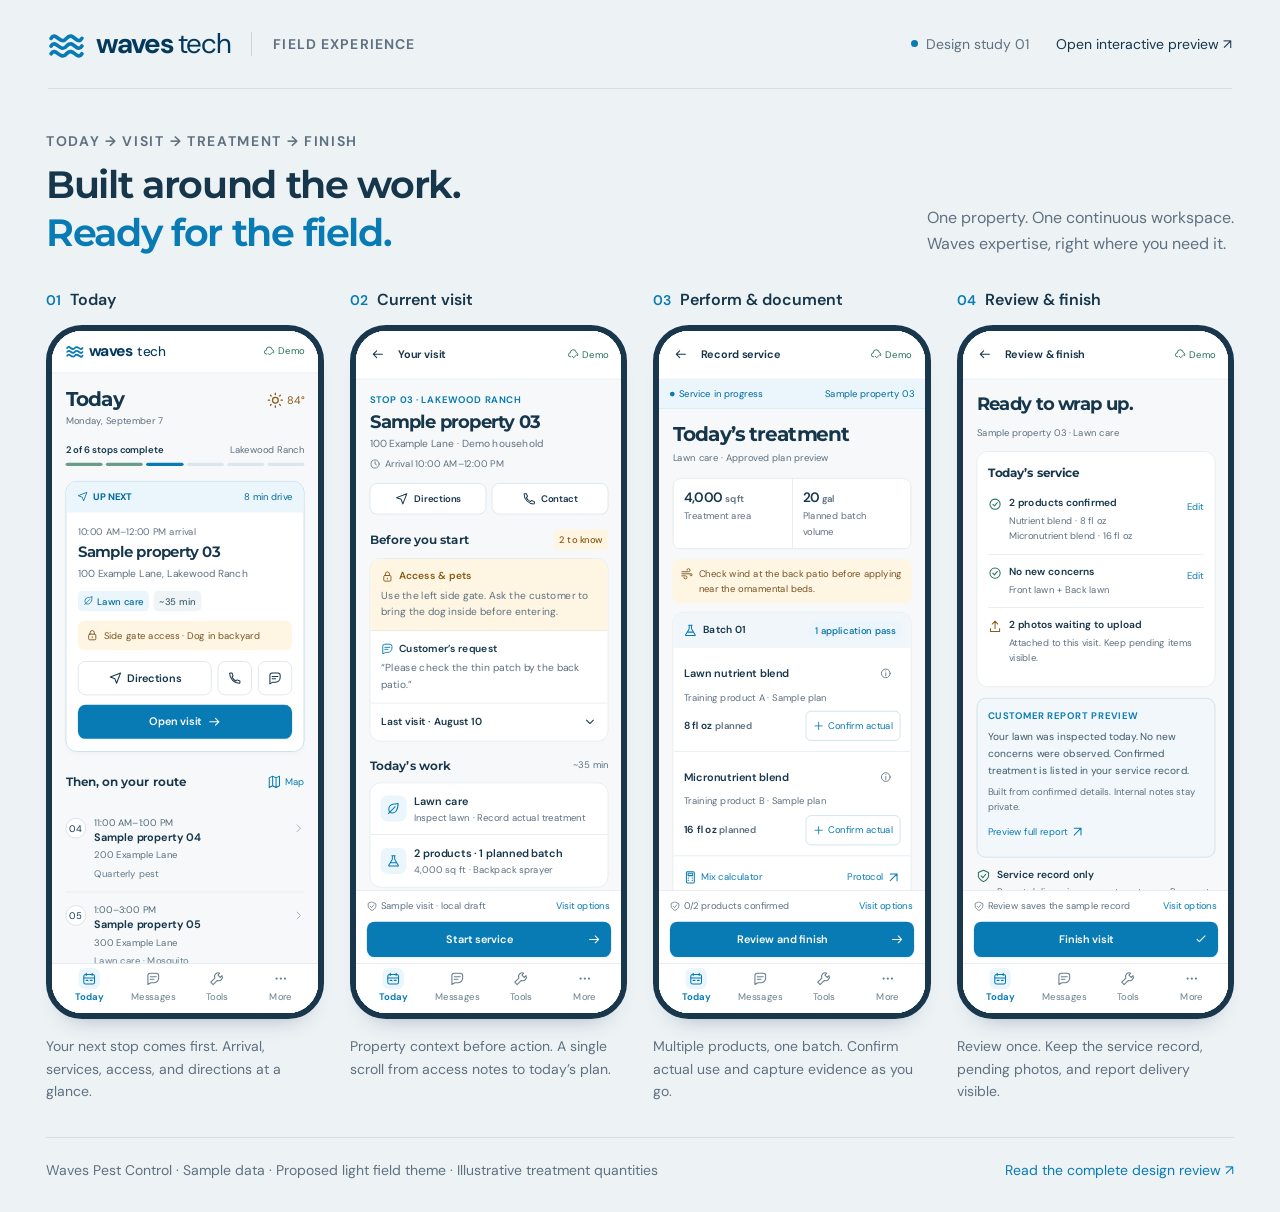
==== board.html @ 24b9bff6 "Publish sample Waves Tech design preview and review screenshots" ====
<!doctype html>
<html lang="en">
<head>
  <meta charset="utf-8"><meta name="viewport" content="width=device-width, initial-scale=1"><meta name="robots" content="index, follow">
  <title>Waves Tech · Four-screen design board</title><link rel="stylesheet" href="style.css">
  <style>
    .board{max-width:1740px;margin:auto;padding:42px 46px 32px}.board-heading{display:flex;align-items:flex-end;justify-content:space-between;margin-bottom:32px}.board-heading h1{font-size:38px;line-height:1.25;font-weight:650;margin-top:10px}.board-heading p{color:var(--muted);max-width:330px;font-size:16px;line-height:1.6}.screens{display:grid;grid-template-columns:repeat(4,minmax(0,1fr));gap:26px}.screen-label{display:flex;gap:9px;align-items:center;font-size:16px;font-weight:600;margin-bottom:14px}.screen-label span{color:var(--blue);font-size:14px}.board-device{border:6px solid #18374c;border-radius:36px;overflow:hidden;background:var(--page);box-shadow:0 16px 24px -20px #173c6070;height:854px;position:relative}.board-device iframe{display:block;border:0;width:390px;height:1000px;transform:scale(var(--scale,1));transform-origin:top left}.screen-note{font-size:14px;color:var(--muted);line-height:1.6;margin:16px 0 0}.board-footer{display:flex;justify-content:space-between;gap:20px;margin-top:34px;padding-top:22px;border-top:1px solid #d5dfe4;font-size:14px;color:var(--muted)}.board-footer a{color:var(--blue)}@media(max-width:1000px){.screens{grid-template-columns:repeat(2,minmax(0,1fr))}.board-heading{display:block}.board-heading p{margin-top:15px}.board{padding:24px}.studio-header{display:flex;margin:0 24px}.studio-tools{display:none}.board-footer{display:block}.board-footer>a{display:block;margin-top:12px}}@media(max-width:530px){.screens{grid-template-columns:1fr}.board-heading h1{font-size:30px}.board{padding:20px}.studio-label,.studio-divider{display:none}.board-device{max-width:390px}.board-footer{line-height:1.7}}
  </style>
<meta property="og:title" content="Waves Tech — Four-Screen Design Board"><meta property="og:description" content="Explore the proposed Waves Tech experience: Today, Current visit, Treatment, and Review and finish. Interactive concept with sample data."><meta property="og:image" content="https://wavespestcontrolfl.github.io/waves-tech-design-preview/design-board.png"><meta property="og:type" content="website"><meta name="twitter:card" content="summary_large_image">
</head>
<body>
  <header class="studio-header"><a class="studio-brand" href="index.html"><span class="brand-mark"><svg class="icon" viewBox="0 0 24 24"><path d="M2 8c3-5 6 5 10 0s7 5 10 0M2 13c3-5 6 5 10 0s7 5 10 0M2 18c3-5 6 5 10 0s7 5 10 0"/></svg></span><strong>waves<span>tech</span></strong><span class="studio-divider"></span><span class="studio-label">FIELD EXPERIENCE</span></a><div class="studio-tools"><span class="concept-label"><i></i> Design study 01</span><a href="index.html">Open interactive preview ↗</a></div></header>
  <main class="board"><div class="board-heading"><div><div class="eyebrow">TODAY → VISIT → TREATMENT → FINISH</div><h1>Built around the work.<br><em>Ready for the field.</em></h1></div><p>One property. One continuous workspace.<br>Waves expertise, right where you need it.</p></div><div class="screens">
    <section><div class="screen-label"><span>01</span>Today</div><div class="board-device"><iframe title="Today design" src="index.html?scene=today&fixture=1"></iframe></div><p class="screen-note">Your next stop comes first. Arrival, services, access, and directions at a glance.</p></section>
    <section><div class="screen-label"><span>02</span>Current visit</div><div class="board-device"><iframe title="Visit design" src="index.html?scene=visit&fixture=1"></iframe></div><p class="screen-note">Property context before action. A single scroll from access notes to today’s plan.</p></section>
    <section><div class="screen-label"><span>03</span>Perform & document</div><div class="board-device"><iframe title="Treatment design" src="index.html?scene=treatment&fixture=1"></iframe></div><p class="screen-note">Multiple products, one batch. Confirm actual use and capture evidence as you go.</p></section>
    <section><div class="screen-label"><span>04</span>Review & finish</div><div class="board-device"><iframe title="Review design" src="index.html?scene=review&fixture=1"></iframe></div><p class="screen-note">Review once. Keep the service record, pending photos, and report delivery visible.</p></section>
  </div><footer class="board-footer"><span>Waves Pest Control · Sample data · Proposed light field theme · Illustrative treatment quantities</span><a href="review.html">Read the complete design review ↗</a></footer></main>
  <script>function sizeFrames(){document.querySelectorAll('.board-device').forEach(device=>{const scale=device.clientWidth/390;device.style.setProperty('--scale',scale);device.style.height=`${Math.round(1000*scale)+12}px`;});}sizeFrames();window.addEventListener('resize',sizeFrames);</script>
</body>
</html>
---- style.css ----
@import url('https://fonts.googleapis.com/css2?family=DM+Sans:wght@400;450;500;550;600;650;700&family=Montserrat:wght@500;600;650;700;750&display=swap');

:root{--navy:#04395e;--blue:#087bb5;--blue-dark:#006aa0;--blue-pale:#eaf5fc;--ink:#16364b;--muted:#5f7180;--line:#e0e7eb;--page:#f6f8f9;--green:#267154;--green-pale:#eaf4ef;--amber:#895b17;--amber-pale:#fff5e3;--font:'DM Sans',-apple-system,BlinkMacSystemFont,'Segoe UI',sans-serif;--heading:'Montserrat',var(--font)}
*{box-sizing:border-box}body{margin:0;color:var(--ink);background:#edf2f4;font-family:var(--font);font-size:16px;line-height:1.45}button,input,textarea,select{font:inherit}button,a{-webkit-tap-highlight-color:transparent}button{cursor:pointer}a{color:inherit;text-decoration:none}button{color:inherit}svg.icon{width:20px;height:20px;stroke:currentColor;fill:none;stroke-width:1.8;stroke-linecap:round;stroke-linejoin:round;flex-shrink:0}button:focus-visible,a:focus-visible{outline:3px solid #0087cc;outline-offset:3px}button:disabled{cursor:not-allowed;opacity:.48}h1,h2,h3,p{margin:0}h1,h2,h3{font-family:var(--heading);letter-spacing:-.035em}button{border:0;background:none}small{font-size:14px}em{font-style:normal;color:var(--blue)}
.studio-header{height:89px;margin:0 48px;display:flex;align-items:center;justify-content:space-between;border-bottom:1px solid #d5dfe4}.studio-brand{display:flex;gap:11px;align-items:center}.brand-mark{display:grid;place-items:center;color:var(--blue)}.brand-mark .icon{width:37px;height:37px;stroke-width:2.4}.studio-brand strong{font-size:28px;letter-spacing:-1.3px;color:var(--navy)}.studio-brand strong>span{font-weight:400;margin-left:5px}.studio-divider{height:24px;width:1px;background:#c9d6df;margin:0 10px}.studio-label,.eyebrow{font-size:14px;letter-spacing:.12em;font-weight:650}.studio-label{color:var(--muted);letter-spacing:.08em}.studio-tools{display:flex;gap:27px;align-items:center;font-size:14px}.studio-tools a{display:flex;align-items:center;gap:7px;min-height:44px}.concept-label{display:flex;gap:8px;align-items:center;color:var(--muted)}.concept-label i{width:7px;height:7px;border-radius:50%;background:var(--blue)}
.studio{max-width:1380px;margin:0 auto;padding:40px 44px 30px;display:grid;grid-template-columns:minmax(275px,1fr) 412px minmax(220px,.77fr);gap:48px;align-items:start}.story{padding-top:27px}.eyebrow{color:var(--muted)}.story h1{font-size:38px;line-height:1.23;margin:18px 0 20px;letter-spacing:-1.65px;font-weight:650}.story>p{max-width:300px;color:var(--muted);line-height:1.7}.journey{display:grid;gap:3px;margin-top:37px}.journey button{display:flex;text-align:left;align-items:center;gap:14px;padding:14px 12px 14px 0;border-radius:12px;min-height:76px}.journey button>span:first-child{font-size:14px;color:#6f8593;border:1px solid #cddae1;width:34px;height:34px;display:grid;place-items:center;border-radius:50%;flex-shrink:0}.journey strong{display:block;font-size:16px;font-weight:650}.journey small{display:block;color:var(--muted);margin-top:4px}.journey button>.icon{margin-left:auto;width:17px;opacity:0}.journey button.selected>span:first-child{background:var(--navy);border-color:var(--navy);color:white}.journey button.selected>.icon{opacity:1;color:var(--blue)}.journey button:hover{background:#e4edf1}.story-foot{margin-top:65px;font-size:14px;font-weight:500;color:#6c808d;letter-spacing:.04em}.story-foot span{margin:0 7px}
.device-area{min-width:0}.device{height:844px;width:412px;border:7px solid #163448;border-radius:46px;background:var(--page);box-shadow:0 22px 50px -22px #234b6360,0 0 0 1px #526977;overflow:hidden;display:flex;flex-direction:column}.device-top{height:44px;flex-shrink:0;padding:10px 23px 0;display:flex;justify-content:space-between;align-items:center;position:relative;background:white;color:#183647;font-size:14px;font-weight:650}.device-island{position:absolute;width:99px;height:25px;border-radius:20px;top:7px;left:50%;transform:translateX(-50%);background:#153043}.device-signals{display:flex;gap:5px}.device-signals .icon{width:15px;height:15px}.device-caption{display:flex;justify-content:center;gap:7px;font-size:14px;color:var(--muted);margin-top:20px}.device-caption .icon{width:16px;height:16px}.app{flex:1;min-height:0;display:flex;flex-direction:column;position:relative;background:var(--page)}
.design-notes{padding-top:38px}.note-index{font-size:14px;letter-spacing:.12em;color:#7a909d;margin-bottom:60px}.design-notes h2{font-size:24px;line-height:1.35;margin:14px 0;font-weight:600}.design-notes>p{font-size:16px;line-height:1.7;color:var(--muted)}.note-rule{width:34px;height:2px;background:#bdcfd9;margin:26px 0}.detail-note{display:flex;gap:10px;margin:0 0 19px;font-size:14px;line-height:1.6;color:var(--muted)}.detail-note>.icon{width:18px;height:18px;margin-top:2px;color:var(--blue)}.detail-note strong{color:var(--ink);font-weight:600}.preview-controls{border-top:1px solid #d5dfe4;margin-top:37px;padding-top:23px}.preview-controls .eyebrow{font-size:14px;letter-spacing:.07em}.preview-controls button{display:flex;align-items:center;gap:9px;text-align:left;font-size:14px;padding:10px 0;min-height:46px;width:100%}.preview-controls p{font-size:14px;line-height:1.65;color:var(--muted);margin-top:9px}.toggle-track{height:20px;width:34px;border-radius:20px;background:#c3d0d8;position:relative;margin-left:auto}.toggle-track:after{content:'';position:absolute;height:14px;width:14px;left:3px;top:3px;border-radius:100%;background:white}.is-offline .toggle-track{background:var(--amber)}.is-offline .toggle-track:after{left:17px}.map-link{display:flex;gap:5px;align-items:center;margin-top:26px;font-size:14px;color:var(--blue)}
.app-header{padding:12px 20px 14px;background:white;display:flex;align-items:center;justify-content:space-between;min-height:62px;border-bottom:1px solid var(--line)}.app-logo{display:flex;gap:7px;align-items:center;font-size:23px;font-weight:700;letter-spacing:-1px;color:var(--navy)}.app-logo .icon{width:27px;height:27px;color:var(--blue);stroke-width:2.3}.app-logo small{font-weight:450;letter-spacing:0;font-size:20px}.app-header-title{display:flex;gap:7px;align-items:center;font-weight:650}.app-header-title .icon-button{margin-left:-10px}.icon-button{display:grid;place-items:center;min-width:44px;min-height:44px;border-radius:10px}.icon-button:hover{background:var(--blue-pale)}.sync-pill{display:flex;gap:5px;align-items:center;color:var(--green);font-size:14px}.sync-pill .icon{width:17px;height:17px}.sync-pill.offline{color:var(--amber)}.app-body{overflow-y:auto;overscroll-behavior:contain;scrollbar-width:none;padding:22px 20px;flex:1;min-height:0}.app-body::-webkit-scrollbar{display:none}.page-title-row{display:flex;align-items:flex-start;justify-content:space-between;margin-bottom:20px}.app h1{font-size:29px;line-height:1.25;font-weight:700}.subtext{color:var(--muted);font-size:14px;line-height:1.55}.page-title-row .subtext{margin-top:4px}.weather-icon{color:var(--amber);display:flex;align-items:center;gap:5px;font-size:16px;margin-top:7px}.weather-icon .icon{width:25px;height:25px}.progress-row{display:flex;justify-content:space-between;font-size:14px;color:var(--muted);margin:0 0 9px}.progress-row strong{color:var(--ink);font-weight:600}.progress-track{display:flex;gap:5px;margin-bottom:22px}.progress-track span{flex:1;height:5px;background:#dce6ec;border-radius:5px}.progress-track .done{background:#6a9d88}.progress-track .current{background:var(--blue)}.section-heading{display:flex;justify-content:space-between;align-items:center;gap:8px;margin:22px 0 12px}.section-heading h2{font-size:18px;letter-spacing:-.4px;font-weight:650}.section-heading:first-child{margin-top:0}.text-button{color:var(--blue);font-size:14px;padding:8px 0;min-height:44px;display:inline-flex;align-items:center;justify-content:center;gap:5px}.eyelabel{font-size:14px;font-weight:650;letter-spacing:.07em;text-transform:uppercase}.card{border:1px solid var(--line);background:white;border-radius:16px;overflow:hidden}.next-card{border-color:#b5d4e6;box-shadow:0 4px 12px -8px #28688c20}.card-topline{display:flex;justify-content:space-between;align-items:center;padding:12px 16px;background:var(--blue-pale);color:var(--blue-dark);font-size:14px}.card-topline>span{display:flex;gap:7px;align-items:center}.card-topline .icon{width:16px;height:16px}.card-main{padding:18px 17px}.card h2{font-size:22px;font-weight:650;line-height:1.3}.card-main>p{font-size:15px;color:var(--muted);margin-top:5px}.pills{display:flex;gap:7px;flex-wrap:wrap;margin:14px 0}.pill{display:inline-flex;gap:5px;align-items:center;border-radius:7px;background:#eff4f6;color:#456070;padding:5px 8px;font-size:14px;font-weight:500}.pill .icon{width:15px;height:15px}.pill.blue{background:var(--blue-pale);color:var(--blue-dark)}.pill.green{background:var(--green-pale);color:var(--green)}.pill.amber{background:var(--amber-pale);color:var(--amber)}.access-line{display:flex;align-items:flex-start;gap:8px;padding:11px 12px;background:var(--amber-pale);color:#775522;border-radius:9px;font-size:14px;line-height:1.5}.access-line .icon{width:18px;height:18px;margin-top:1px}.button-row{display:flex;gap:9px;margin-top:16px}.btn{display:flex;align-items:center;justify-content:center;gap:8px;min-height:50px;border-radius:11px;font-size:16px;font-weight:600;padding:12px 15px;line-height:1.2}.btn.primary{background:var(--blue);color:white;box-shadow:0 2px 3px #005b8212}.btn.primary:hover{background:var(--blue-dark)}.btn.secondary{background:#fff;border:1px solid #d3dfe6;color:var(--ink)}.btn.secondary:hover{background:var(--blue-pale)}.btn.wide{width:100%}.button-row>.btn{flex:1}.button-row>.square{flex:0 0 50px;padding:0}.next-card .card-main>.btn{margin-top:14px}.mini-route{position:relative}.stop-row{display:flex;align-items:flex-start;gap:12px;padding:16px 0;border-bottom:1px solid var(--line);text-align:left;width:100%;min-height:90px}.stop-row:last-child{border-bottom:0}.stop-number{display:grid;place-items:center;width:30px;height:30px;border:1px solid #cbd9e1;background:#fff;border-radius:50%;font-size:14px;margin-top:3px;flex-shrink:0}.stop-number.done{background:var(--green-pale);color:var(--green);border-color:transparent}.stop-number .icon{width:16px;height:16px}.stop-description{flex:1;min-width:0}.stop-description strong{display:block;font-size:16px;font-weight:650}.stop-description p{font-size:14px;color:var(--muted);margin:4px 0}.stop-description .service-line{font-size:14px;color:#617d8e}.stop-row>.icon{width:17px;color:#90a5b2;margin-top:8px}.stop-window{font-size:14px;color:#526b7b}.completed-toggle{padding:10px 0;color:var(--muted);display:flex;align-items:center;gap:7px;font-size:14px;min-height:44px}.bottom-nav{display:flex;border-top:1px solid var(--line);background:#fff;padding:7px 8px 11px;flex-shrink:0}.bottom-nav button{flex:1;display:flex;flex-direction:column;align-items:center;gap:4px;min-height:52px;color:#6a7f8c;font-size:14px;padding:4px}.bottom-nav .icon{width:21px;height:21px}.bottom-nav button.active{color:var(--blue);font-weight:650}.bottom-nav button.active>.icon{background:var(--blue-pale);box-shadow:0 0 0 5px var(--blue-pale);border-radius:4px}.bottom-nav button span{margin-top:2px}
.visit-title{margin-bottom:18px}.visit-title .eyelabel{color:var(--blue);margin-bottom:6px}.visit-title h1{font-size:26px}.visit-title>p{color:var(--muted);font-size:15px;margin:5px 0 8px}.visit-time{display:flex;gap:7px;align-items:center;color:var(--muted);font-size:14px}.visit-time .icon{width:16px;height:16px}.quick-actions{display:flex;gap:8px;margin-top:16px}.quick-actions .btn{flex:1;font-size:14px;min-height:46px;padding:10px}.context-block{padding:15px 16px;border-bottom:1px solid var(--line);font-size:15px}.context-block:last-child{border-bottom:0}.context-title{display:flex;align-items:center;gap:8px;font-size:15px;font-weight:600;margin-bottom:5px}.context-title .icon{width:18px;height:18px;color:var(--blue)}.context-block p{color:var(--muted);line-height:1.6;font-size:15px}.context-block.warning{background:var(--amber-pale)}.context-block.warning .context-title,.context-block.warning .icon{color:var(--amber)}details.context-block summary{cursor:pointer;list-style:none;display:flex;justify-content:space-between;align-items:center;min-height:25px;font-weight:600}details.context-block summary::-webkit-details-marker{display:none}details.context-block[open] p{margin-top:9px}.work-line{display:flex;align-items:center;gap:11px;padding:15px}.work-line+.work-line{border-top:1px solid var(--line)}.work-icon{display:grid;place-items:center;width:38px;height:38px;flex-shrink:0;border-radius:10px;background:var(--blue-pale);color:var(--blue)}.work-line strong{display:block;font-size:16px;font-weight:600}.work-line small{display:block;color:var(--muted);margin-top:2px}.work-line>.icon{margin-left:auto}.action-dock{flex-shrink:0;border-top:1px solid var(--line);padding:10px 16px 11px;background:#fff}.dock-meta{display:flex;align-items:center;justify-content:space-between;margin-bottom:8px;font-size:14px;color:var(--muted)}.dock-meta>span{display:flex;align-items:center;gap:5px}.dock-meta .icon{width:15px;height:15px}.dock-meta button{font-size:14px;color:var(--blue);padding:4px 2px;min-height:28px}.action-dock .btn{min-height:52px}.action-dock .btn .icon:last-child{margin-left:auto}.action-dock .btn .icon:first-child{margin-right:auto}.service-banner{display:flex;align-items:center;justify-content:space-between;background:var(--blue-pale);padding:11px 16px;font-size:14px;color:var(--blue-dark);border-bottom:1px solid #d7eaf5}.service-banner>span{display:flex;gap:6px;align-items:center}.pulse{height:7px;width:7px;border-radius:50%;background:var(--blue)}.service-banner .icon{width:16px;height:16px}.measurement-grid{display:grid;grid-template-columns:1fr 1fr;gap:1px;background:var(--line);border-radius:12px;overflow:hidden;border:1px solid var(--line);margin:15px 0}.measurement-grid>div{background:#fff;padding:13px 15px}.measurement-grid strong{display:block;font-size:20px;font-weight:600;letter-spacing:-.5px}.measurement-grid small{font-size:14px;color:var(--muted)}.batch-card{margin-top:13px}.batch-top{padding:13px 15px;display:flex;align-items:center;gap:9px;background:#f0f6f9;font-size:15px;font-weight:600}.batch-top .icon{color:var(--blue)}.batch-top .pill{margin-left:auto;padding:3px 7px}.product-row{padding:15px;border-bottom:1px solid var(--line)}.product-name{display:flex;justify-content:space-between;align-items:center;gap:10px;font-size:16px;font-weight:600}.product-name .icon{width:17px;color:var(--muted)}.product-row p{font-size:14px;color:var(--muted);margin-top:3px}.product-bottom{display:flex;align-items:center;justify-content:space-between;margin-top:10px}.quantity{font-size:15px;font-weight:600}.confirm{display:flex;align-items:center;gap:6px;padding:7px 10px;min-height:44px;font-size:14px;color:var(--blue);border:1px solid #bcd8e8;border-radius:8px}.confirm .icon{width:16px;height:16px}.confirm.confirmed{background:var(--green-pale);color:var(--green);border-color:transparent}.batch-foot{display:flex;justify-content:space-between;padding:9px 15px}.field-label{display:block;font-size:15px;font-weight:600;margin-bottom:7px}.textarea,textarea,input,select{border:1px solid #ccdbe3;border-radius:10px;background:white;color:var(--ink);font-size:16px;padding:12px;width:100%}textarea{min-height:95px;resize:vertical;line-height:1.5}textarea:focus,input:focus,select:focus{outline:2px solid #62aad2;outline-offset:1px}.choice-row{display:flex;flex-wrap:wrap;gap:8px}.choice{min-height:44px;padding:10px 12px;border:1px solid #cfdae1;border-radius:9px;background:white;font-size:14px}.choice.selected{background:var(--blue-pale);color:var(--blue-dark);border-color:#82b9d7}.small-hint{font-size:14px;line-height:1.55;color:var(--muted);margin-top:8px}.review-heading{display:flex;justify-content:space-between;align-items:center;margin:0 0 15px}.review-heading h1{font-size:26px}.review-card{padding:16px}.review-card h3{font-size:18px;margin:2px 0 6px}.review-card p{font-size:15px;color:var(--muted);line-height:1.6}.review-row{display:flex;align-items:flex-start;gap:10px;padding:15px 0;border-bottom:1px solid var(--line)}.review-row:last-child{border-bottom:0}.review-row>.icon{color:var(--green);margin-top:2px}.review-row strong{font-size:15px;font-weight:600;display:block}.review-row p{font-size:14px;color:var(--muted);margin-top:3px}.review-row>.text-button{margin-left:auto;padding:0;min-height:30px;flex-shrink:0}.review-row.waiting>.icon{color:var(--amber)}.report-preview{border:1px solid #c4d8e4;background:#f1f7fa;border-radius:13px;padding:15px;margin-top:16px}.report-preview .eyelabel{font-size:14px;color:var(--blue)}.report-preview p{font-size:15px;line-height:1.65;color:#3e5b6e;margin-top:8px}.report-preview .text-button{margin-top:4px}.checkline{display:flex;align-items:flex-start;gap:10px;font-size:15px;padding:17px 0;cursor:pointer}.checkline input{width:20px;height:20px;flex-shrink:0;accent-color:var(--blue);margin-top:2px}.success-top{text-align:center;padding:15px 0 22px}.success-symbol{display:grid;place-items:center;width:67px;height:67px;border-radius:50%;background:var(--green-pale);color:var(--green);margin:0 auto 17px}.success-symbol .icon{height:32px;width:32px}.success-top h1{font-size:27px}.success-top p{color:var(--muted);font-size:15px;margin-top:9px}.queue-count{display:grid;place-items:center;color:var(--amber);background:var(--amber-pale);padding:3px 9px;border-radius:5px;font-size:14px}.resume-strip{display:flex;gap:7px;align-items:center;background:var(--blue-pale);padding:12px 15px;min-height:48px;font-size:14px;color:var(--blue);border-bottom:1px solid #d5e8f3;width:100%;text-align:left}.resume-strip>.icon:last-child{margin-left:auto}.tool-grid{display:grid;grid-template-columns:1fr 1fr;gap:12px}.tool-tile{padding:17px 13px;min-height:132px;background:white;border:1px solid var(--line);border-radius:14px;text-align:left;display:flex;flex-direction:column;gap:8px}.tool-tile>.icon{color:var(--blue);width:25px;height:25px}.tool-tile strong{font-size:16px;font-weight:600}.tool-tile small{font-size:14px;color:var(--muted)}.offline-banner{background:var(--amber-pale);color:var(--amber);padding:9px 16px;font-size:14px;display:flex;gap:7px;align-items:center}.offline-banner .icon{width:16px;height:16px}.sample-tag{text-align:center;font-size:14px;color:var(--muted);margin-top:22px}.sample-tag:before{content:'';width:18px;height:1px;background:var(--line);display:inline-block;margin:0 8px 4px 0}.photo-slots{display:flex;gap:8px;margin-top:10px;flex-wrap:wrap}.photo-slot{width:95px;min-height:94px;display:flex;flex-direction:column;align-items:center;justify-content:center;gap:7px;background:#e8f0f4;border:1px dashed #a9bdca;border-radius:10px;font-size:14px;color:#597689}.photo-slot span{font-size:14px}.form-group{margin:16px 0}.form-group label{display:block;font-weight:600;font-size:15px;margin-bottom:6px}.sheet-copy{font-size:16px;color:var(--muted);line-height:1.65}.sheet-card{margin:15px 0;padding:15px;background:var(--page);border-radius:12px}.sheet-card h3{font-size:17px;margin-bottom:7px}.sheet-card p{font-size:15px;color:var(--muted);line-height:1.6}dialog{width:min(450px,calc(100% - 24px));border:1px solid var(--line);border-radius:22px;padding:21px;color:var(--ink);box-shadow:0 15px 80px #00263e30;max-height:85dvh;overflow-y:auto}dialog::backdrop{background:#0a263c66;backdrop-filter:blur(3px)}.sheet-head{display:flex;justify-content:space-between;align-items:center;gap:10px;margin-bottom:15px}.sheet-head h2{font-size:22px;font-weight:600}.toast{position:fixed;bottom:28px;left:50%;transform:translateX(-50%) translateY(20px);background:var(--navy);color:white;border-radius:12px;padding:13px 19px;font-size:15px;box-shadow:0 5px 25px #12395020;z-index:20;opacity:0;pointer-events:none;max-width:calc(100% - 30px);width:max-content;transition:opacity .15s,transform .15s}.toast.show{opacity:1;transform:translateX(-50%) translateY(0)}.map-illustration{width:100%;background:#edf3f0;border-radius:13px;overflow:hidden;margin:15px 0}.map-illustration svg{display:block;width:100%;height:auto}.map-illustration text{font-family:var(--font);font-size:14px}
@media(min-width:1600px){.studio{gap:75px;padding-top:54px}.device{height:874px}.story{padding-top:44px}}
@media(max-width:1200px) and (min-width:761px){.studio{grid-template-columns:minmax(240px,1fr) 400px;gap:38px;max-width:1000px}.device{width:400px}.design-notes{display:none}.studio-label{display:none}.story h1{font-size:35px}.studio-tools{gap:18px}}
@media(max-width:760px){body{background:var(--page)}.studio-header,.story,.design-notes,.device-caption{display:none}.studio{display:block;padding:0;margin:0;max-width:none}.device{height:100dvh;width:100%;border:0;border-radius:0;box-shadow:none}.device-top{display:none}.device-area{width:100%}.app-header{padding-top:calc(12px + env(safe-area-inset-top,0px))}.bottom-nav{padding-bottom:calc(10px + env(safe-area-inset-bottom,0px))}.toast{bottom:calc(90px + env(safe-area-inset-bottom,0px))}dialog{padding-bottom:calc(21px + env(safe-area-inset-bottom,0px))}.app-body{padding:20px}.action-dock{padding-top:8px;padding-bottom:9px}.sample-tag{margin-top:18px}}
@media(prefers-reduced-motion:reduce){*{scroll-behavior:auto!important;transition:none!important}}
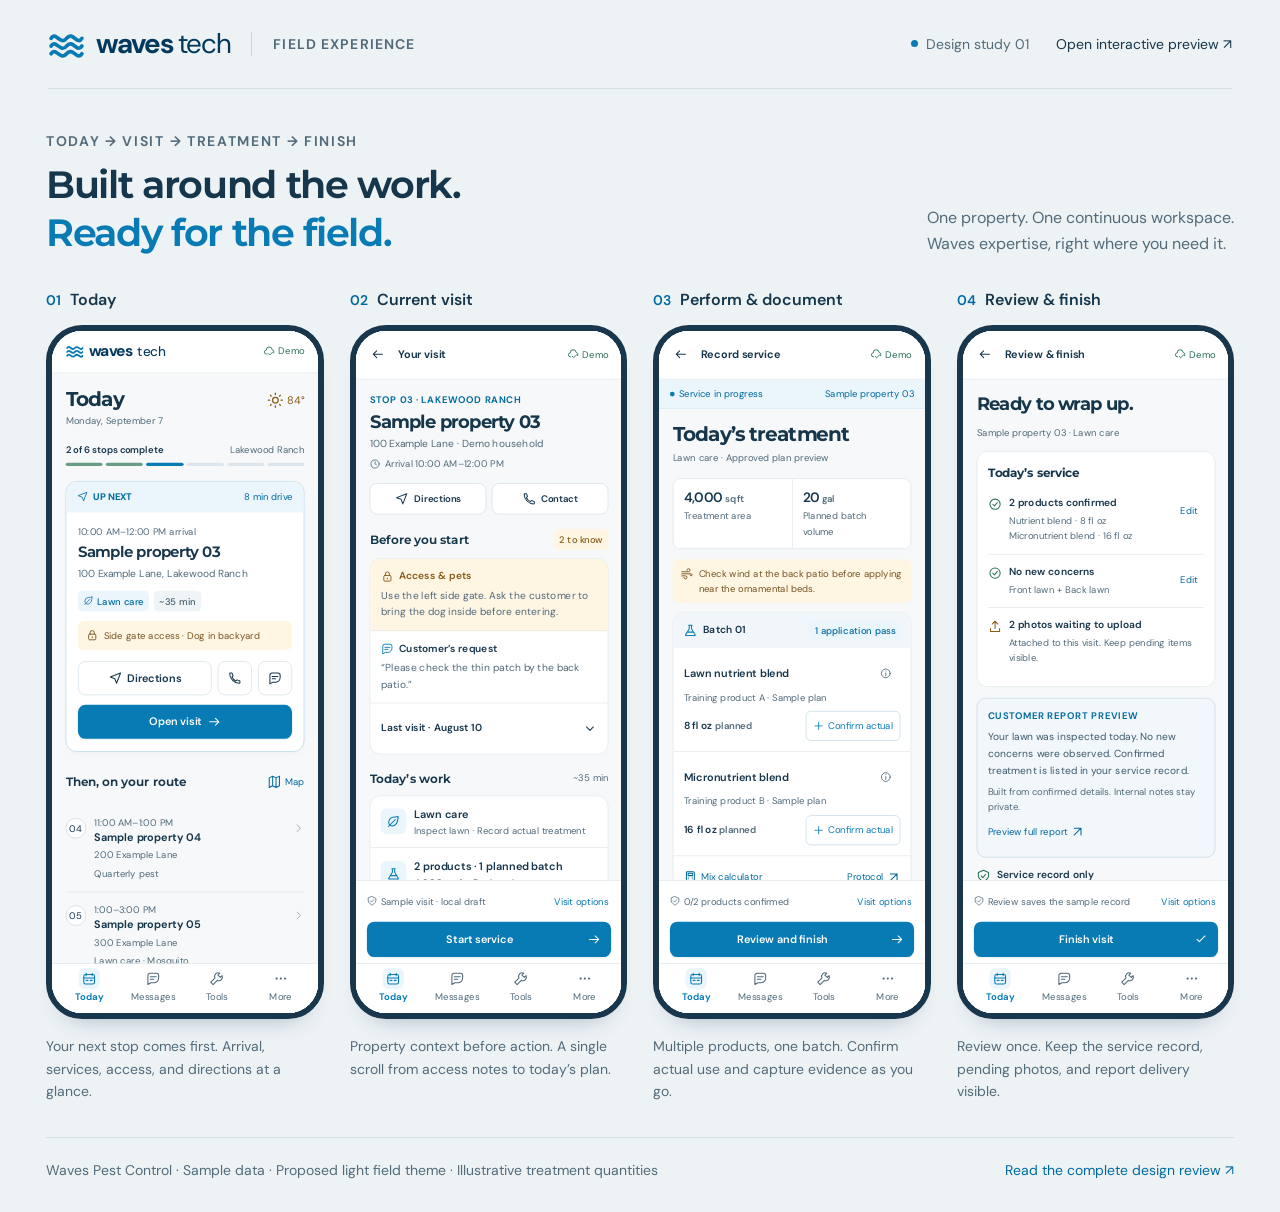
==== commit 41c72d9b: "Fix Tech preview completion and refresh review assets Require explicit treated areas, focus missing " ====
--- a/board.html
+++ b/board.html
@@ -4,7 +4,7 @@
   <meta charset="utf-8"><meta name="viewport" content="width=device-width, initial-scale=1"><meta name="robots" content="index, follow">
   <title>Waves Tech · Four-screen design board</title><link rel="stylesheet" href="style.css">
   <style>
-    .board{max-width:1740px;margin:auto;padding:42px 46px 32px}.board-heading{display:flex;align-items:flex-end;justify-content:space-between;margin-bottom:32px}.board-heading h1{font-size:38px;line-height:1.25;font-weight:650;margin-top:10px}.board-heading p{color:var(--muted);max-width:330px;font-size:16px;line-height:1.6}.screens{display:grid;grid-template-columns:repeat(4,minmax(0,1fr));gap:26px}.screen-label{display:flex;gap:9px;align-items:center;font-size:16px;font-weight:600;margin-bottom:14px}.screen-label span{color:var(--blue);font-size:14px}.board-device{border:6px solid #18374c;border-radius:36px;overflow:hidden;background:var(--page);box-shadow:0 16px 24px -20px #173c6070;height:854px;position:relative}.board-device iframe{display:block;border:0;width:390px;height:1000px;transform:scale(var(--scale,1));transform-origin:top left}.screen-note{font-size:14px;color:var(--muted);line-height:1.6;margin:16px 0 0}.board-footer{display:flex;justify-content:space-between;gap:20px;margin-top:34px;padding-top:22px;border-top:1px solid #d5dfe4;font-size:14px;color:var(--muted)}.board-footer a{color:var(--blue)}@media(max-width:1000px){.screens{grid-template-columns:repeat(2,minmax(0,1fr))}.board-heading{display:block}.board-heading p{margin-top:15px}.board{padding:24px}.studio-header{display:flex;margin:0 24px}.studio-tools{display:none}.board-footer{display:block}.board-footer>a{display:block;margin-top:12px}}@media(max-width:530px){.screens{grid-template-columns:1fr}.board-heading h1{font-size:30px}.board{padding:20px}.studio-label,.studio-divider{display:none}.board-device{max-width:390px}.board-footer{line-height:1.7}}
+    .board{max-width:1740px;margin:auto;padding:42px 46px 32px}.board-heading{display:flex;align-items:flex-end;justify-content:space-between;margin-bottom:32px}.board-heading h1{font-size:38px;line-height:1.25;font-weight:650;margin-top:10px}.board-heading p{color:var(--muted);max-width:330px;font-size:16px;line-height:1.6}.screens{display:grid;grid-template-columns:repeat(4,minmax(0,1fr));gap:26px}.screen-label{display:flex;gap:9px;align-items:center;font-size:16px;font-weight:600;margin-bottom:14px}.screen-label span{color:var(--blue-dark);font-size:14px}.board-device{border:6px solid #18374c;border-radius:36px;overflow:hidden;background:var(--page);box-shadow:0 16px 24px -20px #173c6070;height:854px;position:relative}.board-device iframe{display:block;border:0;width:390px;height:1000px;transform:scale(var(--scale,1));transform-origin:top left}.screen-note{font-size:14px;color:var(--muted);line-height:1.6;margin:16px 0 0}.board-footer{display:flex;justify-content:space-between;gap:20px;margin-top:34px;padding-top:22px;border-top:1px solid #d5dfe4;font-size:14px;color:var(--muted)}.board-footer a{color:var(--blue-dark)}@media(max-width:1000px){.screens{grid-template-columns:repeat(2,minmax(0,1fr))}.board-heading{display:block}.board-heading p{margin-top:15px}.board{padding:24px}.studio-header{display:flex;margin:0 24px}.studio-tools{display:none}.board-footer{display:block}.board-footer>a{display:block;margin-top:12px}}@media(max-width:530px){.screens{grid-template-columns:1fr}.board-heading h1{font-size:30px}.board{padding:20px}.studio-label,.studio-divider{display:none}.board-device{max-width:390px}.board-footer{line-height:1.7}}
   </style>
 <meta property="og:title" content="Waves Tech — Four-Screen Design Board"><meta property="og:description" content="Explore the proposed Waves Tech experience: Today, Current visit, Treatment, and Review and finish. Interactive concept with sample data."><meta property="og:image" content="https://wavespestcontrolfl.github.io/waves-tech-design-preview/design-board.png"><meta property="og:type" content="website"><meta name="twitter:card" content="summary_large_image">
 </head>
--- a/style.css
+++ b/style.css
@@ -1,13 +1,13 @@
 @import url('https://fonts.googleapis.com/css2?family=DM+Sans:wght@400;450;500;550;600;650;700&family=Montserrat:wght@500;600;650;700;750&display=swap');
 
-:root{--navy:#04395e;--blue:#087bb5;--blue-dark:#006aa0;--blue-pale:#eaf5fc;--ink:#16364b;--muted:#5f7180;--line:#e0e7eb;--page:#f6f8f9;--green:#267154;--green-pale:#eaf4ef;--amber:#895b17;--amber-pale:#fff5e3;--font:'DM Sans',-apple-system,BlinkMacSystemFont,'Segoe UI',sans-serif;--heading:'Montserrat',var(--font)}
+:root{--navy:#04395e;--blue:#087bb5;--blue-dark:#006aa0;--blue-pale:#eaf5fc;--ink:#16364b;--muted:#526b7b;--line:#e0e7eb;--page:#f6f8f9;--green:#267154;--green-pale:#eaf4ef;--amber:#895b17;--amber-pale:#fff5e3;--font:'DM Sans',-apple-system,BlinkMacSystemFont,'Segoe UI',sans-serif;--heading:'Montserrat',var(--font)}
 *{box-sizing:border-box}body{margin:0;color:var(--ink);background:#edf2f4;font-family:var(--font);font-size:16px;line-height:1.45}button,input,textarea,select{font:inherit}button,a{-webkit-tap-highlight-color:transparent}button{cursor:pointer}a{color:inherit;text-decoration:none}button{color:inherit}svg.icon{width:20px;height:20px;stroke:currentColor;fill:none;stroke-width:1.8;stroke-linecap:round;stroke-linejoin:round;flex-shrink:0}button:focus-visible,a:focus-visible{outline:3px solid #0087cc;outline-offset:3px}button:disabled{cursor:not-allowed;opacity:.48}h1,h2,h3,p{margin:0}h1,h2,h3{font-family:var(--heading);letter-spacing:-.035em}button{border:0;background:none}small{font-size:14px}em{font-style:normal;color:var(--blue)}
 .studio-header{height:89px;margin:0 48px;display:flex;align-items:center;justify-content:space-between;border-bottom:1px solid #d5dfe4}.studio-brand{display:flex;gap:11px;align-items:center}.brand-mark{display:grid;place-items:center;color:var(--blue)}.brand-mark .icon{width:37px;height:37px;stroke-width:2.4}.studio-brand strong{font-size:28px;letter-spacing:-1.3px;color:var(--navy)}.studio-brand strong>span{font-weight:400;margin-left:5px}.studio-divider{height:24px;width:1px;background:#c9d6df;margin:0 10px}.studio-label,.eyebrow{font-size:14px;letter-spacing:.12em;font-weight:650}.studio-label{color:var(--muted);letter-spacing:.08em}.studio-tools{display:flex;gap:27px;align-items:center;font-size:14px}.studio-tools a{display:flex;align-items:center;gap:7px;min-height:44px}.concept-label{display:flex;gap:8px;align-items:center;color:var(--muted)}.concept-label i{width:7px;height:7px;border-radius:50%;background:var(--blue)}
-.studio{max-width:1380px;margin:0 auto;padding:40px 44px 30px;display:grid;grid-template-columns:minmax(275px,1fr) 412px minmax(220px,.77fr);gap:48px;align-items:start}.story{padding-top:27px}.eyebrow{color:var(--muted)}.story h1{font-size:38px;line-height:1.23;margin:18px 0 20px;letter-spacing:-1.65px;font-weight:650}.story>p{max-width:300px;color:var(--muted);line-height:1.7}.journey{display:grid;gap:3px;margin-top:37px}.journey button{display:flex;text-align:left;align-items:center;gap:14px;padding:14px 12px 14px 0;border-radius:12px;min-height:76px}.journey button>span:first-child{font-size:14px;color:#6f8593;border:1px solid #cddae1;width:34px;height:34px;display:grid;place-items:center;border-radius:50%;flex-shrink:0}.journey strong{display:block;font-size:16px;font-weight:650}.journey small{display:block;color:var(--muted);margin-top:4px}.journey button>.icon{margin-left:auto;width:17px;opacity:0}.journey button.selected>span:first-child{background:var(--navy);border-color:var(--navy);color:white}.journey button.selected>.icon{opacity:1;color:var(--blue)}.journey button:hover{background:#e4edf1}.story-foot{margin-top:65px;font-size:14px;font-weight:500;color:#6c808d;letter-spacing:.04em}.story-foot span{margin:0 7px}
+.studio{max-width:1380px;margin:0 auto;padding:40px 44px 30px;display:grid;grid-template-columns:minmax(275px,1fr) 412px minmax(220px,.77fr);gap:48px;align-items:start}.story{padding-top:27px}.eyebrow{color:var(--muted)}.story h1{font-size:38px;line-height:1.23;margin:18px 0 20px;letter-spacing:-1.65px;font-weight:650}.story>p{max-width:300px;color:var(--muted);line-height:1.7}.journey{display:grid;gap:3px;margin-top:37px}.journey button{display:flex;text-align:left;align-items:center;gap:14px;padding:14px 12px 14px 0;border-radius:12px;min-height:76px}.journey button>span:first-child{font-size:14px;color:var(--muted);border:1px solid #cddae1;width:34px;height:34px;display:grid;place-items:center;border-radius:50%;flex-shrink:0}.journey strong{display:block;font-size:16px;font-weight:650}.journey small{display:block;color:var(--muted);margin-top:4px}.journey button>.icon{margin-left:auto;width:17px;opacity:0}.journey button.selected>span:first-child{background:var(--navy);border-color:var(--navy);color:white}.journey button.selected>.icon{opacity:1;color:var(--blue)}.journey button:hover{background:#e4edf1}.story-foot{margin-top:65px;font-size:14px;font-weight:500;color:var(--muted);letter-spacing:.04em}.story-foot span{margin:0 7px}
 .device-area{min-width:0}.device{height:844px;width:412px;border:7px solid #163448;border-radius:46px;background:var(--page);box-shadow:0 22px 50px -22px #234b6360,0 0 0 1px #526977;overflow:hidden;display:flex;flex-direction:column}.device-top{height:44px;flex-shrink:0;padding:10px 23px 0;display:flex;justify-content:space-between;align-items:center;position:relative;background:white;color:#183647;font-size:14px;font-weight:650}.device-island{position:absolute;width:99px;height:25px;border-radius:20px;top:7px;left:50%;transform:translateX(-50%);background:#153043}.device-signals{display:flex;gap:5px}.device-signals .icon{width:15px;height:15px}.device-caption{display:flex;justify-content:center;gap:7px;font-size:14px;color:var(--muted);margin-top:20px}.device-caption .icon{width:16px;height:16px}.app{flex:1;min-height:0;display:flex;flex-direction:column;position:relative;background:var(--page)}
-.design-notes{padding-top:38px}.note-index{font-size:14px;letter-spacing:.12em;color:#7a909d;margin-bottom:60px}.design-notes h2{font-size:24px;line-height:1.35;margin:14px 0;font-weight:600}.design-notes>p{font-size:16px;line-height:1.7;color:var(--muted)}.note-rule{width:34px;height:2px;background:#bdcfd9;margin:26px 0}.detail-note{display:flex;gap:10px;margin:0 0 19px;font-size:14px;line-height:1.6;color:var(--muted)}.detail-note>.icon{width:18px;height:18px;margin-top:2px;color:var(--blue)}.detail-note strong{color:var(--ink);font-weight:600}.preview-controls{border-top:1px solid #d5dfe4;margin-top:37px;padding-top:23px}.preview-controls .eyebrow{font-size:14px;letter-spacing:.07em}.preview-controls button{display:flex;align-items:center;gap:9px;text-align:left;font-size:14px;padding:10px 0;min-height:46px;width:100%}.preview-controls p{font-size:14px;line-height:1.65;color:var(--muted);margin-top:9px}.toggle-track{height:20px;width:34px;border-radius:20px;background:#c3d0d8;position:relative;margin-left:auto}.toggle-track:after{content:'';position:absolute;height:14px;width:14px;left:3px;top:3px;border-radius:100%;background:white}.is-offline .toggle-track{background:var(--amber)}.is-offline .toggle-track:after{left:17px}.map-link{display:flex;gap:5px;align-items:center;margin-top:26px;font-size:14px;color:var(--blue)}
-.app-header{padding:12px 20px 14px;background:white;display:flex;align-items:center;justify-content:space-between;min-height:62px;border-bottom:1px solid var(--line)}.app-logo{display:flex;gap:7px;align-items:center;font-size:23px;font-weight:700;letter-spacing:-1px;color:var(--navy)}.app-logo .icon{width:27px;height:27px;color:var(--blue);stroke-width:2.3}.app-logo small{font-weight:450;letter-spacing:0;font-size:20px}.app-header-title{display:flex;gap:7px;align-items:center;font-weight:650}.app-header-title .icon-button{margin-left:-10px}.icon-button{display:grid;place-items:center;min-width:44px;min-height:44px;border-radius:10px}.icon-button:hover{background:var(--blue-pale)}.sync-pill{display:flex;gap:5px;align-items:center;color:var(--green);font-size:14px}.sync-pill .icon{width:17px;height:17px}.sync-pill.offline{color:var(--amber)}.app-body{overflow-y:auto;overscroll-behavior:contain;scrollbar-width:none;padding:22px 20px;flex:1;min-height:0}.app-body::-webkit-scrollbar{display:none}.page-title-row{display:flex;align-items:flex-start;justify-content:space-between;margin-bottom:20px}.app h1{font-size:29px;line-height:1.25;font-weight:700}.subtext{color:var(--muted);font-size:14px;line-height:1.55}.page-title-row .subtext{margin-top:4px}.weather-icon{color:var(--amber);display:flex;align-items:center;gap:5px;font-size:16px;margin-top:7px}.weather-icon .icon{width:25px;height:25px}.progress-row{display:flex;justify-content:space-between;font-size:14px;color:var(--muted);margin:0 0 9px}.progress-row strong{color:var(--ink);font-weight:600}.progress-track{display:flex;gap:5px;margin-bottom:22px}.progress-track span{flex:1;height:5px;background:#dce6ec;border-radius:5px}.progress-track .done{background:#6a9d88}.progress-track .current{background:var(--blue)}.section-heading{display:flex;justify-content:space-between;align-items:center;gap:8px;margin:22px 0 12px}.section-heading h2{font-size:18px;letter-spacing:-.4px;font-weight:650}.section-heading:first-child{margin-top:0}.text-button{color:var(--blue);font-size:14px;padding:8px 0;min-height:44px;display:inline-flex;align-items:center;justify-content:center;gap:5px}.eyelabel{font-size:14px;font-weight:650;letter-spacing:.07em;text-transform:uppercase}.card{border:1px solid var(--line);background:white;border-radius:16px;overflow:hidden}.next-card{border-color:#b5d4e6;box-shadow:0 4px 12px -8px #28688c20}.card-topline{display:flex;justify-content:space-between;align-items:center;padding:12px 16px;background:var(--blue-pale);color:var(--blue-dark);font-size:14px}.card-topline>span{display:flex;gap:7px;align-items:center}.card-topline .icon{width:16px;height:16px}.card-main{padding:18px 17px}.card h2{font-size:22px;font-weight:650;line-height:1.3}.card-main>p{font-size:15px;color:var(--muted);margin-top:5px}.pills{display:flex;gap:7px;flex-wrap:wrap;margin:14px 0}.pill{display:inline-flex;gap:5px;align-items:center;border-radius:7px;background:#eff4f6;color:#456070;padding:5px 8px;font-size:14px;font-weight:500}.pill .icon{width:15px;height:15px}.pill.blue{background:var(--blue-pale);color:var(--blue-dark)}.pill.green{background:var(--green-pale);color:var(--green)}.pill.amber{background:var(--amber-pale);color:var(--amber)}.access-line{display:flex;align-items:flex-start;gap:8px;padding:11px 12px;background:var(--amber-pale);color:#775522;border-radius:9px;font-size:14px;line-height:1.5}.access-line .icon{width:18px;height:18px;margin-top:1px}.button-row{display:flex;gap:9px;margin-top:16px}.btn{display:flex;align-items:center;justify-content:center;gap:8px;min-height:50px;border-radius:11px;font-size:16px;font-weight:600;padding:12px 15px;line-height:1.2}.btn.primary{background:var(--blue);color:white;box-shadow:0 2px 3px #005b8212}.btn.primary:hover{background:var(--blue-dark)}.btn.secondary{background:#fff;border:1px solid #d3dfe6;color:var(--ink)}.btn.secondary:hover{background:var(--blue-pale)}.btn.wide{width:100%}.button-row>.btn{flex:1}.button-row>.square{flex:0 0 50px;padding:0}.next-card .card-main>.btn{margin-top:14px}.mini-route{position:relative}.stop-row{display:flex;align-items:flex-start;gap:12px;padding:16px 0;border-bottom:1px solid var(--line);text-align:left;width:100%;min-height:90px}.stop-row:last-child{border-bottom:0}.stop-number{display:grid;place-items:center;width:30px;height:30px;border:1px solid #cbd9e1;background:#fff;border-radius:50%;font-size:14px;margin-top:3px;flex-shrink:0}.stop-number.done{background:var(--green-pale);color:var(--green);border-color:transparent}.stop-number .icon{width:16px;height:16px}.stop-description{flex:1;min-width:0}.stop-description strong{display:block;font-size:16px;font-weight:650}.stop-description p{font-size:14px;color:var(--muted);margin:4px 0}.stop-description .service-line{font-size:14px;color:#617d8e}.stop-row>.icon{width:17px;color:#90a5b2;margin-top:8px}.stop-window{font-size:14px;color:#526b7b}.completed-toggle{padding:10px 0;color:var(--muted);display:flex;align-items:center;gap:7px;font-size:14px;min-height:44px}.bottom-nav{display:flex;border-top:1px solid var(--line);background:#fff;padding:7px 8px 11px;flex-shrink:0}.bottom-nav button{flex:1;display:flex;flex-direction:column;align-items:center;gap:4px;min-height:52px;color:#6a7f8c;font-size:14px;padding:4px}.bottom-nav .icon{width:21px;height:21px}.bottom-nav button.active{color:var(--blue);font-weight:650}.bottom-nav button.active>.icon{background:var(--blue-pale);box-shadow:0 0 0 5px var(--blue-pale);border-radius:4px}.bottom-nav button span{margin-top:2px}
-.visit-title{margin-bottom:18px}.visit-title .eyelabel{color:var(--blue);margin-bottom:6px}.visit-title h1{font-size:26px}.visit-title>p{color:var(--muted);font-size:15px;margin:5px 0 8px}.visit-time{display:flex;gap:7px;align-items:center;color:var(--muted);font-size:14px}.visit-time .icon{width:16px;height:16px}.quick-actions{display:flex;gap:8px;margin-top:16px}.quick-actions .btn{flex:1;font-size:14px;min-height:46px;padding:10px}.context-block{padding:15px 16px;border-bottom:1px solid var(--line);font-size:15px}.context-block:last-child{border-bottom:0}.context-title{display:flex;align-items:center;gap:8px;font-size:15px;font-weight:600;margin-bottom:5px}.context-title .icon{width:18px;height:18px;color:var(--blue)}.context-block p{color:var(--muted);line-height:1.6;font-size:15px}.context-block.warning{background:var(--amber-pale)}.context-block.warning .context-title,.context-block.warning .icon{color:var(--amber)}details.context-block summary{cursor:pointer;list-style:none;display:flex;justify-content:space-between;align-items:center;min-height:25px;font-weight:600}details.context-block summary::-webkit-details-marker{display:none}details.context-block[open] p{margin-top:9px}.work-line{display:flex;align-items:center;gap:11px;padding:15px}.work-line+.work-line{border-top:1px solid var(--line)}.work-icon{display:grid;place-items:center;width:38px;height:38px;flex-shrink:0;border-radius:10px;background:var(--blue-pale);color:var(--blue)}.work-line strong{display:block;font-size:16px;font-weight:600}.work-line small{display:block;color:var(--muted);margin-top:2px}.work-line>.icon{margin-left:auto}.action-dock{flex-shrink:0;border-top:1px solid var(--line);padding:10px 16px 11px;background:#fff}.dock-meta{display:flex;align-items:center;justify-content:space-between;margin-bottom:8px;font-size:14px;color:var(--muted)}.dock-meta>span{display:flex;align-items:center;gap:5px}.dock-meta .icon{width:15px;height:15px}.dock-meta button{font-size:14px;color:var(--blue);padding:4px 2px;min-height:28px}.action-dock .btn{min-height:52px}.action-dock .btn .icon:last-child{margin-left:auto}.action-dock .btn .icon:first-child{margin-right:auto}.service-banner{display:flex;align-items:center;justify-content:space-between;background:var(--blue-pale);padding:11px 16px;font-size:14px;color:var(--blue-dark);border-bottom:1px solid #d7eaf5}.service-banner>span{display:flex;gap:6px;align-items:center}.pulse{height:7px;width:7px;border-radius:50%;background:var(--blue)}.service-banner .icon{width:16px;height:16px}.measurement-grid{display:grid;grid-template-columns:1fr 1fr;gap:1px;background:var(--line);border-radius:12px;overflow:hidden;border:1px solid var(--line);margin:15px 0}.measurement-grid>div{background:#fff;padding:13px 15px}.measurement-grid strong{display:block;font-size:20px;font-weight:600;letter-spacing:-.5px}.measurement-grid small{font-size:14px;color:var(--muted)}.batch-card{margin-top:13px}.batch-top{padding:13px 15px;display:flex;align-items:center;gap:9px;background:#f0f6f9;font-size:15px;font-weight:600}.batch-top .icon{color:var(--blue)}.batch-top .pill{margin-left:auto;padding:3px 7px}.product-row{padding:15px;border-bottom:1px solid var(--line)}.product-name{display:flex;justify-content:space-between;align-items:center;gap:10px;font-size:16px;font-weight:600}.product-name .icon{width:17px;color:var(--muted)}.product-row p{font-size:14px;color:var(--muted);margin-top:3px}.product-bottom{display:flex;align-items:center;justify-content:space-between;margin-top:10px}.quantity{font-size:15px;font-weight:600}.confirm{display:flex;align-items:center;gap:6px;padding:7px 10px;min-height:44px;font-size:14px;color:var(--blue);border:1px solid #bcd8e8;border-radius:8px}.confirm .icon{width:16px;height:16px}.confirm.confirmed{background:var(--green-pale);color:var(--green);border-color:transparent}.batch-foot{display:flex;justify-content:space-between;padding:9px 15px}.field-label{display:block;font-size:15px;font-weight:600;margin-bottom:7px}.textarea,textarea,input,select{border:1px solid #ccdbe3;border-radius:10px;background:white;color:var(--ink);font-size:16px;padding:12px;width:100%}textarea{min-height:95px;resize:vertical;line-height:1.5}textarea:focus,input:focus,select:focus{outline:2px solid #62aad2;outline-offset:1px}.choice-row{display:flex;flex-wrap:wrap;gap:8px}.choice{min-height:44px;padding:10px 12px;border:1px solid #cfdae1;border-radius:9px;background:white;font-size:14px}.choice.selected{background:var(--blue-pale);color:var(--blue-dark);border-color:#82b9d7}.small-hint{font-size:14px;line-height:1.55;color:var(--muted);margin-top:8px}.review-heading{display:flex;justify-content:space-between;align-items:center;margin:0 0 15px}.review-heading h1{font-size:26px}.review-card{padding:16px}.review-card h3{font-size:18px;margin:2px 0 6px}.review-card p{font-size:15px;color:var(--muted);line-height:1.6}.review-row{display:flex;align-items:flex-start;gap:10px;padding:15px 0;border-bottom:1px solid var(--line)}.review-row:last-child{border-bottom:0}.review-row>.icon{color:var(--green);margin-top:2px}.review-row strong{font-size:15px;font-weight:600;display:block}.review-row p{font-size:14px;color:var(--muted);margin-top:3px}.review-row>.text-button{margin-left:auto;padding:0;min-height:30px;flex-shrink:0}.review-row.waiting>.icon{color:var(--amber)}.report-preview{border:1px solid #c4d8e4;background:#f1f7fa;border-radius:13px;padding:15px;margin-top:16px}.report-preview .eyelabel{font-size:14px;color:var(--blue)}.report-preview p{font-size:15px;line-height:1.65;color:#3e5b6e;margin-top:8px}.report-preview .text-button{margin-top:4px}.checkline{display:flex;align-items:flex-start;gap:10px;font-size:15px;padding:17px 0;cursor:pointer}.checkline input{width:20px;height:20px;flex-shrink:0;accent-color:var(--blue);margin-top:2px}.success-top{text-align:center;padding:15px 0 22px}.success-symbol{display:grid;place-items:center;width:67px;height:67px;border-radius:50%;background:var(--green-pale);color:var(--green);margin:0 auto 17px}.success-symbol .icon{height:32px;width:32px}.success-top h1{font-size:27px}.success-top p{color:var(--muted);font-size:15px;margin-top:9px}.queue-count{display:grid;place-items:center;color:var(--amber);background:var(--amber-pale);padding:3px 9px;border-radius:5px;font-size:14px}.resume-strip{display:flex;gap:7px;align-items:center;background:var(--blue-pale);padding:12px 15px;min-height:48px;font-size:14px;color:var(--blue);border-bottom:1px solid #d5e8f3;width:100%;text-align:left}.resume-strip>.icon:last-child{margin-left:auto}.tool-grid{display:grid;grid-template-columns:1fr 1fr;gap:12px}.tool-tile{padding:17px 13px;min-height:132px;background:white;border:1px solid var(--line);border-radius:14px;text-align:left;display:flex;flex-direction:column;gap:8px}.tool-tile>.icon{color:var(--blue);width:25px;height:25px}.tool-tile strong{font-size:16px;font-weight:600}.tool-tile small{font-size:14px;color:var(--muted)}.offline-banner{background:var(--amber-pale);color:var(--amber);padding:9px 16px;font-size:14px;display:flex;gap:7px;align-items:center}.offline-banner .icon{width:16px;height:16px}.sample-tag{text-align:center;font-size:14px;color:var(--muted);margin-top:22px}.sample-tag:before{content:'';width:18px;height:1px;background:var(--line);display:inline-block;margin:0 8px 4px 0}.photo-slots{display:flex;gap:8px;margin-top:10px;flex-wrap:wrap}.photo-slot{width:95px;min-height:94px;display:flex;flex-direction:column;align-items:center;justify-content:center;gap:7px;background:#e8f0f4;border:1px dashed #a9bdca;border-radius:10px;font-size:14px;color:#597689}.photo-slot span{font-size:14px}.form-group{margin:16px 0}.form-group label{display:block;font-weight:600;font-size:15px;margin-bottom:6px}.sheet-copy{font-size:16px;color:var(--muted);line-height:1.65}.sheet-card{margin:15px 0;padding:15px;background:var(--page);border-radius:12px}.sheet-card h3{font-size:17px;margin-bottom:7px}.sheet-card p{font-size:15px;color:var(--muted);line-height:1.6}dialog{width:min(450px,calc(100% - 24px));border:1px solid var(--line);border-radius:22px;padding:21px;color:var(--ink);box-shadow:0 15px 80px #00263e30;max-height:85dvh;overflow-y:auto}dialog::backdrop{background:#0a263c66;backdrop-filter:blur(3px)}.sheet-head{display:flex;justify-content:space-between;align-items:center;gap:10px;margin-bottom:15px}.sheet-head h2{font-size:22px;font-weight:600}.toast{position:fixed;bottom:28px;left:50%;transform:translateX(-50%) translateY(20px);background:var(--navy);color:white;border-radius:12px;padding:13px 19px;font-size:15px;box-shadow:0 5px 25px #12395020;z-index:20;opacity:0;pointer-events:none;max-width:calc(100% - 30px);width:max-content;transition:opacity .15s,transform .15s}.toast.show{opacity:1;transform:translateX(-50%) translateY(0)}.map-illustration{width:100%;background:#edf3f0;border-radius:13px;overflow:hidden;margin:15px 0}.map-illustration svg{display:block;width:100%;height:auto}.map-illustration text{font-family:var(--font);font-size:14px}
+.design-notes{padding-top:38px}.note-index{font-size:14px;letter-spacing:.12em;color:var(--muted);margin-bottom:60px}.design-notes h2{font-size:24px;line-height:1.35;margin:14px 0;font-weight:600}.design-notes>p{font-size:16px;line-height:1.7;color:var(--muted)}.note-rule{width:34px;height:2px;background:#bdcfd9;margin:26px 0}.detail-note{display:flex;gap:10px;margin:0 0 19px;font-size:14px;line-height:1.6;color:var(--muted)}.detail-note>.icon{width:18px;height:18px;margin-top:2px;color:var(--blue)}.detail-note strong{color:var(--ink);font-weight:600}.preview-controls{border-top:1px solid #d5dfe4;margin-top:37px;padding-top:23px}.preview-controls .eyebrow{font-size:14px;letter-spacing:.07em}.preview-controls button{display:flex;align-items:center;gap:9px;text-align:left;font-size:14px;padding:10px 0;min-height:46px;width:100%}.preview-controls p{font-size:14px;line-height:1.65;color:var(--muted);margin-top:9px}.toggle-track{height:20px;width:34px;border-radius:20px;background:#c3d0d8;position:relative;margin-left:auto}.toggle-track:after{content:'';position:absolute;height:14px;width:14px;left:3px;top:3px;border-radius:100%;background:white}.is-offline .toggle-track{background:var(--amber)}.is-offline .toggle-track:after{left:17px}.map-link{display:flex;gap:5px;align-items:center;margin-top:26px;font-size:14px;color:var(--blue-dark)}
+.app-header{padding:12px 20px 14px;background:white;display:flex;align-items:center;justify-content:space-between;min-height:62px;border-bottom:1px solid var(--line)}.app-logo{display:flex;gap:7px;align-items:center;font-size:23px;font-weight:700;letter-spacing:-1px;color:var(--navy)}.app-logo .icon{width:27px;height:27px;color:var(--blue);stroke-width:2.3}.app-logo small{font-weight:450;letter-spacing:0;font-size:20px}.app-header-title{display:flex;gap:7px;align-items:center;font-weight:650}.app-header-title .icon-button{margin-left:-10px}.icon-button{display:grid;place-items:center;min-width:44px;min-height:44px;border-radius:10px}.icon-button:hover{background:var(--blue-pale)}.sync-pill{display:flex;gap:5px;align-items:center;color:var(--green);font-size:14px}.sync-pill .icon{width:17px;height:17px}.sync-pill.offline{color:var(--amber)}.app-body{overflow-y:auto;overscroll-behavior:contain;scrollbar-width:none;padding:22px 20px;flex:1;min-height:0}.app-body::-webkit-scrollbar{display:none}.page-title-row{display:flex;align-items:flex-start;justify-content:space-between;margin-bottom:20px}.app h1{font-size:29px;line-height:1.25;font-weight:700}.subtext{color:var(--muted);font-size:14px;line-height:1.55}.page-title-row .subtext{margin-top:4px}.weather-icon{color:var(--amber);display:flex;align-items:center;gap:5px;font-size:16px;margin-top:7px}.weather-icon .icon{width:25px;height:25px}.progress-row{display:flex;justify-content:space-between;font-size:14px;color:var(--muted);margin:0 0 9px}.progress-row strong{color:var(--ink);font-weight:600}.progress-track{display:flex;gap:5px;margin-bottom:22px}.progress-track span{flex:1;height:5px;background:#dce6ec;border-radius:5px}.progress-track .done{background:#6a9d88}.progress-track .current{background:var(--blue)}.section-heading{display:flex;justify-content:space-between;align-items:center;gap:8px;margin:22px 0 12px}.section-heading h2{font-size:18px;letter-spacing:-.4px;font-weight:650}.section-heading:first-child{margin-top:0}.text-button{color:var(--blue-dark);font-size:14px;padding:8px 0;min-height:44px;min-width:44px;display:inline-flex;align-items:center;justify-content:center;gap:5px}.eyelabel{font-size:14px;font-weight:650;letter-spacing:.07em;text-transform:uppercase}.card{border:1px solid var(--line);background:white;border-radius:16px;overflow:hidden}.next-card{border-color:#b5d4e6;box-shadow:0 4px 12px -8px #28688c20}.card-topline{display:flex;justify-content:space-between;align-items:center;padding:12px 16px;background:var(--blue-pale);color:var(--blue-dark);font-size:14px}.card-topline>span{display:flex;gap:7px;align-items:center}.card-topline .icon{width:16px;height:16px}.card-main{padding:18px 17px}.card h2{font-size:22px;font-weight:650;line-height:1.3}.card-main>p{font-size:15px;color:var(--muted);margin-top:5px}.pills{display:flex;gap:7px;flex-wrap:wrap;margin:14px 0}.pill{display:inline-flex;gap:5px;align-items:center;border-radius:7px;background:#eff4f6;color:#456070;padding:5px 8px;font-size:14px;font-weight:500}.pill .icon{width:15px;height:15px}.pill.blue{background:var(--blue-pale);color:var(--blue-dark)}.pill.green{background:var(--green-pale);color:var(--green)}.pill.amber{background:var(--amber-pale);color:var(--amber)}.access-line{display:flex;align-items:flex-start;gap:8px;padding:11px 12px;background:var(--amber-pale);color:#775522;border-radius:9px;font-size:14px;line-height:1.5}.access-line .icon{width:18px;height:18px;margin-top:1px}.button-row{display:flex;gap:9px;margin-top:16px}.btn{display:flex;align-items:center;justify-content:center;gap:8px;min-height:50px;border-radius:11px;font-size:16px;font-weight:600;padding:12px 15px;line-height:1.2}.btn.primary{background:var(--blue);color:white;box-shadow:0 2px 3px #005b8212}.btn.primary:hover{background:var(--blue-dark)}.btn.secondary{background:#fff;border:1px solid #d3dfe6;color:var(--ink)}.btn.secondary:hover{background:var(--blue-pale)}.btn.wide{width:100%}.button-row>.btn{flex:1}.button-row>.square{flex:0 0 50px;padding:0}.next-card .card-main>.btn{margin-top:14px}.mini-route{position:relative}.stop-row{display:flex;align-items:flex-start;gap:12px;padding:16px 0;border-bottom:1px solid var(--line);text-align:left;width:100%;min-height:90px}.stop-row:last-child{border-bottom:0}.stop-number{display:grid;place-items:center;width:30px;height:30px;border:1px solid #cbd9e1;background:#fff;border-radius:50%;font-size:14px;margin-top:3px;flex-shrink:0}.stop-number.done{background:var(--green-pale);color:var(--green);border-color:transparent}.stop-number .icon{width:16px;height:16px}.stop-description{flex:1;min-width:0}.stop-description strong{display:block;font-size:16px;font-weight:650}.stop-description p{font-size:14px;color:var(--muted);margin:4px 0}.stop-description .service-line{font-size:14px;color:var(--muted)}.stop-row>.icon{width:17px;color:#90a5b2;margin-top:8px}.stop-window{font-size:14px;color:#526b7b}.completed-toggle{padding:10px 0;color:var(--muted);display:flex;align-items:center;gap:7px;font-size:14px;min-height:44px}.bottom-nav{display:flex;border-top:1px solid var(--line);background:#fff;padding:7px 8px 11px;flex-shrink:0}.bottom-nav button{flex:1;display:flex;flex-direction:column;align-items:center;gap:4px;min-height:52px;color:var(--muted);font-size:14px;padding:4px}.bottom-nav .icon{width:21px;height:21px}.bottom-nav button.active{color:var(--blue);font-weight:650}.bottom-nav button.active>.icon{background:var(--blue-pale);box-shadow:0 0 0 5px var(--blue-pale);border-radius:4px}.bottom-nav button span{margin-top:2px}
+.visit-title{margin-bottom:18px}.visit-title .eyelabel{color:var(--blue-dark);margin-bottom:6px}.visit-title h1{font-size:26px}.visit-title>p{color:var(--muted);font-size:15px;margin:5px 0 8px}.visit-time{display:flex;gap:7px;align-items:center;color:var(--muted);font-size:14px}.visit-time .icon{width:16px;height:16px}.quick-actions{display:flex;gap:8px;margin-top:16px}.quick-actions .btn{flex:1;font-size:14px;min-height:46px;padding:10px}.context-block{padding:15px 16px;border-bottom:1px solid var(--line);font-size:15px}.context-block:last-child{border-bottom:0}.context-title{display:flex;align-items:center;gap:8px;font-size:15px;font-weight:600;margin-bottom:5px}.context-title .icon{width:18px;height:18px;color:var(--blue)}.context-block p{color:var(--muted);line-height:1.6;font-size:15px}.context-block.warning{background:var(--amber-pale)}.context-block.warning .context-title,.context-block.warning .icon{color:var(--amber)}details.context-block summary{cursor:pointer;list-style:none;display:flex;justify-content:space-between;align-items:center;min-height:44px;font-weight:600}details.context-block summary::-webkit-details-marker{display:none}details.context-block[open] p{margin-top:9px}.work-line{display:flex;align-items:center;gap:11px;padding:15px}.work-line+.work-line{border-top:1px solid var(--line)}.work-icon{display:grid;place-items:center;width:38px;height:38px;flex-shrink:0;border-radius:10px;background:var(--blue-pale);color:var(--blue)}.work-line strong{display:block;font-size:16px;font-weight:600}.work-line small{display:block;color:var(--muted);margin-top:2px}.work-line>.icon{margin-left:auto}.action-dock{flex-shrink:0;border-top:1px solid var(--line);padding:10px 16px 11px;background:#fff}.dock-meta{display:flex;align-items:center;justify-content:space-between;margin-bottom:8px;font-size:14px;color:var(--muted)}.dock-meta>span{display:flex;align-items:center;gap:5px}.dock-meta .icon{width:15px;height:15px}.dock-meta button{font-size:14px;color:var(--blue);padding:8px 4px;min-height:44px;min-width:44px}.action-dock .btn{min-height:52px}.action-dock .btn .icon:last-child{margin-left:auto}.action-dock .btn .icon:first-child{margin-right:auto}.service-banner{display:flex;align-items:center;justify-content:space-between;background:var(--blue-pale);padding:11px 16px;font-size:14px;color:var(--blue-dark);border-bottom:1px solid #d7eaf5}.service-banner>span{display:flex;gap:6px;align-items:center}.pulse{height:7px;width:7px;border-radius:50%;background:var(--blue)}.service-banner .icon{width:16px;height:16px}.measurement-grid{display:grid;grid-template-columns:1fr 1fr;gap:1px;background:var(--line);border-radius:12px;overflow:hidden;border:1px solid var(--line);margin:15px 0}.measurement-grid>div{background:#fff;padding:13px 15px}.measurement-grid strong{display:block;font-size:20px;font-weight:600;letter-spacing:-.5px}.measurement-grid small{font-size:14px;color:var(--muted)}.batch-card{margin-top:13px}.batch-top{padding:13px 15px;display:flex;align-items:center;gap:9px;background:#f0f6f9;font-size:15px;font-weight:600}.batch-top .icon{color:var(--blue)}.batch-top .pill{margin-left:auto;padding:3px 7px}.product-row{padding:15px;border-bottom:1px solid var(--line)}.product-name{display:flex;justify-content:space-between;align-items:center;gap:10px;font-size:16px;font-weight:600}.product-name .icon{width:17px;color:var(--muted)}.product-row p{font-size:14px;color:var(--muted);margin-top:3px}.product-bottom{display:flex;align-items:center;justify-content:space-between;margin-top:10px}.quantity{font-size:15px;font-weight:600}.confirm{display:flex;align-items:center;gap:6px;padding:7px 10px;min-height:44px;font-size:14px;color:var(--blue);border:1px solid #bcd8e8;border-radius:8px}.confirm .icon{width:16px;height:16px}.confirm.confirmed{background:var(--green-pale);color:var(--green);border-color:transparent}.batch-foot{display:flex;justify-content:space-between;padding:9px 15px}.field-label{display:block;font-size:15px;font-weight:600;margin-bottom:7px}.textarea,textarea,input,select{border:1px solid #ccdbe3;border-radius:10px;background:white;color:var(--ink);font-size:16px;padding:12px;width:100%}textarea{min-height:95px;resize:vertical;line-height:1.5}textarea:focus,input:focus,select:focus{outline:2px solid #62aad2;outline-offset:1px}.choice-row{display:flex;flex-wrap:wrap;gap:8px}.choice{min-height:44px;padding:10px 12px;border:1px solid #cfdae1;border-radius:9px;background:white;font-size:14px}.choice.selected{background:var(--blue-pale);color:var(--blue-dark);border-color:#82b9d7}.small-hint{font-size:14px;line-height:1.55;color:var(--muted);margin-top:8px}.review-heading{display:flex;justify-content:space-between;align-items:center;margin:0 0 15px}.review-heading h1{font-size:26px}.review-card{padding:16px}.review-card h3{font-size:18px;margin:2px 0 6px}.review-card p{font-size:15px;color:var(--muted);line-height:1.6}.review-row{display:flex;align-items:flex-start;gap:10px;padding:15px 0;border-bottom:1px solid var(--line)}.review-row:last-child{border-bottom:0}.review-row>.icon{color:var(--green);margin-top:2px}.review-row strong{font-size:15px;font-weight:600;display:block}.review-row p{font-size:14px;color:var(--muted);margin-top:3px}.review-row>.text-button{margin-left:auto;padding:0 8px;min-height:44px;min-width:44px;flex-shrink:0}.review-row.waiting>.icon{color:var(--amber)}.report-preview{border:1px solid #c4d8e4;background:#f1f7fa;border-radius:13px;padding:15px;margin-top:16px}.report-preview .eyelabel{font-size:14px;color:var(--blue-dark)}.report-preview p{font-size:15px;line-height:1.65;color:#3e5b6e;margin-top:8px}.report-preview .text-button{margin-top:4px}.success-top{text-align:center;padding:15px 0 22px}.success-symbol{display:grid;place-items:center;width:67px;height:67px;border-radius:50%;background:var(--green-pale);color:var(--green);margin:0 auto 17px}.success-symbol .icon{height:32px;width:32px}.success-top h1{font-size:27px}.success-top p{color:var(--muted);font-size:15px;margin-top:9px}.queue-count{display:grid;place-items:center;color:var(--amber);background:var(--amber-pale);padding:3px 9px;border-radius:5px;font-size:14px}.resume-strip{display:flex;gap:7px;align-items:center;background:var(--blue-pale);padding:12px 15px;min-height:48px;font-size:14px;color:var(--blue-dark);border-bottom:1px solid #d5e8f3;width:100%;text-align:left}.resume-strip>.icon:last-child{margin-left:auto}.tool-grid{display:grid;grid-template-columns:1fr 1fr;gap:12px}.tool-tile{padding:17px 13px;min-height:132px;background:white;border:1px solid var(--line);border-radius:14px;text-align:left;display:flex;flex-direction:column;gap:8px}.tool-tile>.icon{color:var(--blue);width:25px;height:25px}.tool-tile strong{font-size:16px;font-weight:600}.tool-tile small{font-size:14px;color:var(--muted)}.offline-banner{background:var(--amber-pale);color:var(--amber);padding:9px 16px;font-size:14px;display:flex;gap:7px;align-items:center}.offline-banner .icon{width:16px;height:16px}.sample-tag{text-align:center;font-size:14px;color:var(--muted);margin-top:22px}.sample-tag:before{content:'';width:18px;height:1px;background:var(--line);display:inline-block;margin:0 8px 4px 0}.photo-slots{display:flex;gap:8px;margin-top:10px;flex-wrap:wrap}.photo-slot{width:95px;min-height:94px;display:flex;flex-direction:column;align-items:center;justify-content:center;gap:7px;background:#e8f0f4;border:1px dashed #a9bdca;border-radius:10px;font-size:14px;color:var(--muted)}.photo-slot span{font-size:14px}.form-group{margin:16px 0}.form-group label{display:block;font-weight:600;font-size:15px;margin-bottom:6px}.sheet-copy{font-size:16px;color:var(--muted);line-height:1.65}.sheet-card{margin:15px 0;padding:15px;background:var(--page);border-radius:12px}.sheet-card h3{font-size:17px;margin-bottom:7px}.sheet-card p{font-size:15px;color:var(--muted);line-height:1.6}dialog{width:min(450px,calc(100% - 24px));border:1px solid var(--line);border-radius:22px;padding:21px;color:var(--ink);box-shadow:0 15px 80px #00263e30;max-height:85dvh;overflow-y:auto}dialog::backdrop{background:#0a263c66;backdrop-filter:blur(3px)}.sheet-head{display:flex;justify-content:space-between;align-items:center;gap:10px;margin-bottom:15px}.sheet-head h2{font-size:22px;font-weight:600}.toast{position:fixed;bottom:28px;left:50%;transform:translateX(-50%) translateY(20px);background:var(--navy);color:white;border-radius:12px;padding:13px 19px;font-size:15px;box-shadow:0 5px 25px #12395020;z-index:20;opacity:0;pointer-events:none;max-width:calc(100% - 30px);width:max-content;transition:opacity .15s,transform .15s}.toast.show{opacity:1;transform:translateX(-50%) translateY(0)}.map-illustration{width:100%;background:#edf3f0;border-radius:13px;overflow:hidden;margin:15px 0}.map-illustration svg{display:block;width:100%;height:auto}.map-illustration text{font-family:var(--font);font-size:14px}
 @media(min-width:1600px){.studio{gap:75px;padding-top:54px}.device{height:874px}.story{padding-top:44px}}
 @media(max-width:1200px) and (min-width:761px){.studio{grid-template-columns:minmax(240px,1fr) 400px;gap:38px;max-width:1000px}.device{width:400px}.design-notes{display:none}.studio-label{display:none}.story h1{font-size:35px}.studio-tools{gap:18px}}
 @media(max-width:760px){body{background:var(--page)}.studio-header,.story,.design-notes,.device-caption{display:none}.studio{display:block;padding:0;margin:0;max-width:none}.device{height:100dvh;width:100%;border:0;border-radius:0;box-shadow:none}.device-top{display:none}.device-area{width:100%}.app-header{padding-top:calc(12px + env(safe-area-inset-top,0px))}.bottom-nav{padding-bottom:calc(10px + env(safe-area-inset-bottom,0px))}.toast{bottom:calc(90px + env(safe-area-inset-bottom,0px))}dialog{padding-bottom:calc(21px + env(safe-area-inset-bottom,0px))}.app-body{padding:20px}.action-dock{padding-top:8px;padding-bottom:9px}.sample-tag{margin-top:18px}}
